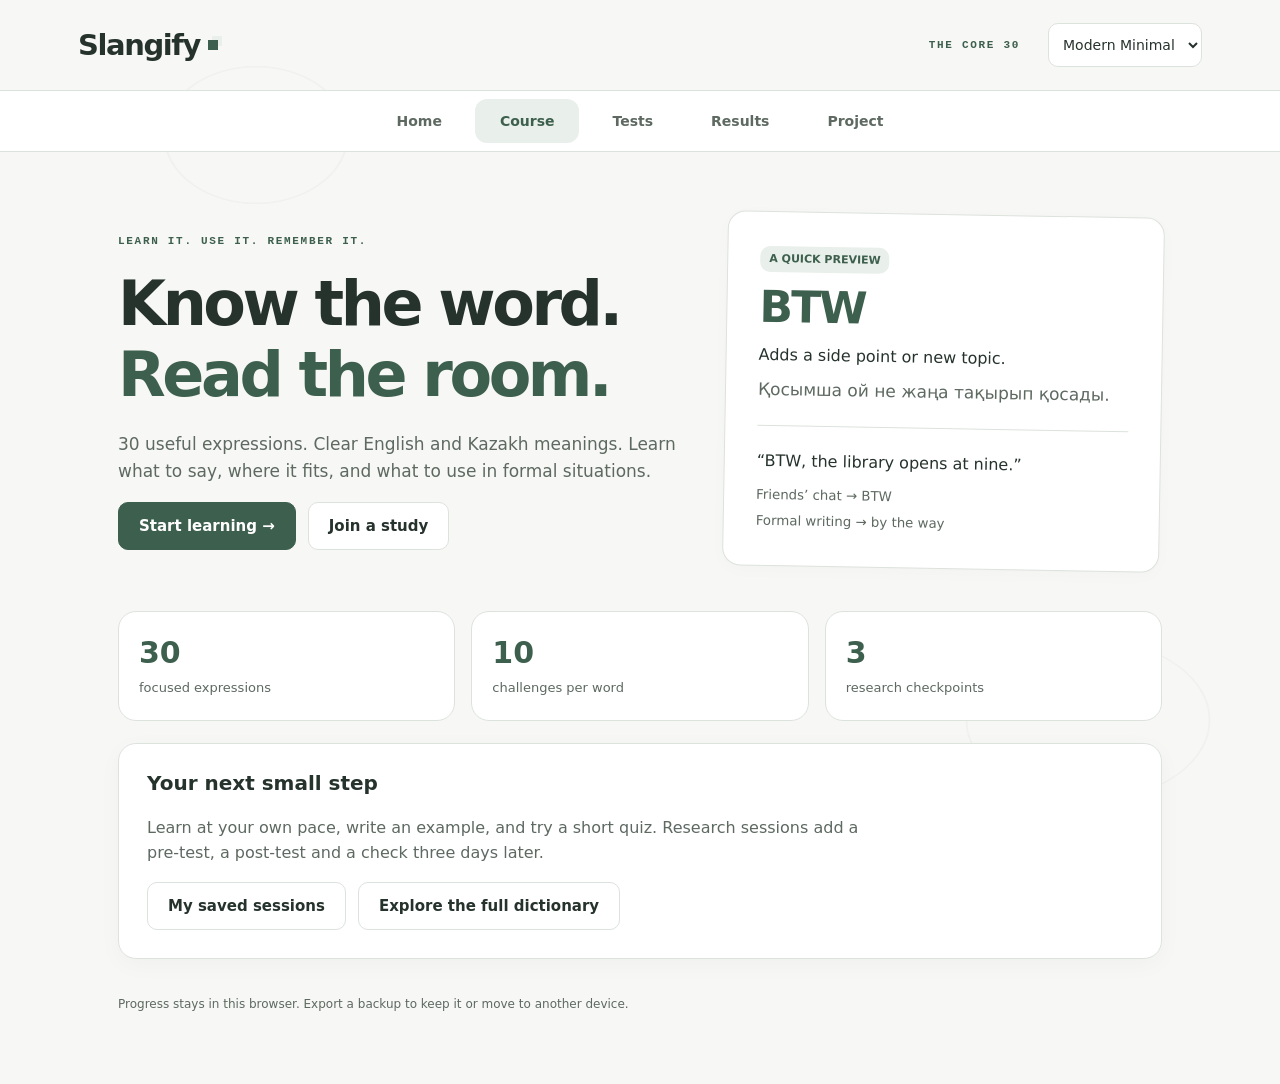
==== course.html @ aad23007 "Open local statistics with an unmarked five-second gesture, without a token" ====
<!doctype html>
<html lang="en" data-style="modern-minimal">
<head>
  <meta charset="utf-8"><meta name="viewport" content="width=device-width, initial-scale=1, viewport-fit=cover">
  <meta name="description" content="Learn 30 English expressions with Kazakh meanings, real situations and practice. Track your learning before, after and three days later.">
  <meta name="theme-color" content="#f7f7f5"><title>Slangify — Learn it. Use it. Remember it.</title>
  <script>try{const s=localStorage.getItem('slangify.design.v2');if(['modern-pixel','y2k','neo-brutalism','retro-web','modern-minimal','dark-neon','gen-z-sticker','arcade-modern','street-graffiti','cyberpunk'].includes(s))document.documentElement.dataset.style=s}catch{}</script>
  <link rel="stylesheet" href="course-theme.css"><link rel="stylesheet" href="course.css">
  <script src="course-data.js?v=20260913" defer></script><script src="study-core.js?v=20260919c" defer></script><script src="site-config.js?v=20260913" defer></script><script src="course.js?v=20260919c" defer></script><script src="owner-mode.js?v=20260919e" defer></script>
</head>
<body>
  <a class="skip" href="#content">Skip to content</a>
  <header class="course-header"><a class="logo" href="index.html">Slangify<span class="logo-square" aria-hidden="true"></span></a><div class="header-right"><span class="course-label">THE CORE 30</span><label class="theme-label"><span class="sr-only">Website style</span><select id="courseStyle" aria-label="Website style"></select></label></div></header>
  <nav class="course-nav" aria-label="Course navigation"><a href="index.html">Home</a><a href="#learn" data-tab="learn">Course</a><a href="#tests" data-tab="tests">Tests</a><a href="#report" data-tab="report">Results</a><a href="#method" data-tab="method">Project</a></nav>
  <div id="storageNotice" class="notice storage-notice" role="alert" hidden></div>
  <main id="content" class="course-wrap" tabindex="-1">
    <div id="sessionBar" class="session-bar" hidden></div>
    <div id="studyView"></div>
    <p class="local-note">Progress stays in this browser. Export a backup to keep it or move to another device.</p>
  </main>
  <div id="studyStatus" class="study-status" role="status" aria-live="polite"></div>
  <dialog id="sessionDialog" aria-labelledby="sessionDialogTitle"><form method="dialog"><button class="dialog-close" aria-label="Close">×</button></form><h2 id="sessionDialogTitle">Your sessions</h2><div id="sessionList"></div><button id="newSession" class="btn">New learning session</button><p class="muted">A session code is not an online account. Use your backup to continue on another device.</p></dialog>
  <noscript><p class="course-wrap">Enable JavaScript to use lessons and save tests. <a href="index.html">Return to the dictionary</a>.</p></noscript>
<link rel="stylesheet" href="learning-upgrade.css?v=20260919a">
<link rel="stylesheet" href="theme-upgrade.css?v=20260914d">
<script src="content-model.js?v=20260914c" defer></script>
<script src="content-store.js?v=20260914c" defer></script>
<script src="learning-upgrade.js?v=20260919a" defer></script>
<link rel="stylesheet" href="calm-theme.css?v=20260919e">
</body></html>
---- course-theme.css ----
/* One token system styles every surface, including the helper and quiz states. */
:root,.style-choice,[data-style="modern-pixel"]{
  color-scheme:light;--bg:#f4f3ff;--surface:#fff;--surface-alt:#eeecfc;--ink:#202137;--muted:#5d6079;--line:#d5d4e7;
  --accent:#5941c9;--accent-2:#215fa5;--on-accent:#fff;--soft:#eae5ff;--radius:14px;--small-radius:8px;--edge:1px;
  --shadow:4px 4px 0 #d9d4f1;--button-shadow:2px 2px 0 #c5bce8;--display:ui-sans-serif,system-ui,-apple-system,"Segoe UI",sans-serif;
  --body-font:ui-sans-serif,system-ui,-apple-system,"Segoe UI",sans-serif;--heading-weight:850;--tracking:-.055em;
  --backdrop:radial-gradient(circle at 85% 0%,#e6dfff 0,transparent 34%);--texture-size:auto;--accent-fill:linear-gradient(135deg,#5941c9,#7351cf);
  --good:#155a3e;--good-bg:#e7f6ed;--bad:#913045;--bad-bg:#fdebf0;
}
[data-style="y2k"]{--bg:#f7edf9;--surface:#fff9ff;--surface-alt:#f0e5f7;--ink:#352247;--muted:#705377;--line:#d8bde3;--accent:#8c2583;--accent-2:#5245b2;--soft:#f7dcf1;--radius:26px;--small-radius:18px;--shadow:0 10px 26px #a56fbd20,inset 0 2px 0 #fff;--button-shadow:0 4px 0 #d3abc9,inset 0 1px 0 #ffffff70;--display:"Trebuchet MS",ui-sans-serif,sans-serif;--backdrop:radial-gradient(ellipse at 85% 8%,#d3e9ff 0,transparent 40%),radial-gradient(ellipse at 5% 28%,#f7cef1 0,transparent 45%);--accent-fill:linear-gradient(180deg,#a43696,#712472)}
[data-style="neo-brutalism"]{--bg:#fff7dc;--surface:#fffef7;--surface-alt:#fff0ae;--ink:#242325;--muted:#565148;--line:#242325;--accent:#4635ae;--accent-2:#493522;--soft:#e5ddff;--radius:3px;--small-radius:2px;--edge:2px;--shadow:5px 5px 0 #242325;--button-shadow:3px 3px 0 #242325;--tracking:-.04em;--heading-weight:900;--backdrop:none;--accent-fill:#4635ae}
[data-style="retro-web"]{--bg:#eae9dd;--surface:#fffef4;--surface-alt:#f0eee1;--ink:#29382d;--muted:#586350;--line:#858774;--accent:#2f5e45;--accent-2:#834018;--soft:#e2ebd8;--radius:0px;--small-radius:0px;--shadow:3px 3px 0 #b7b8a7;--button-shadow:inset 2px 2px 0 #ffffff50,inset -2px -2px 0 #00000030;--display:Georgia,"Times New Roman",serif;--heading-weight:700;--tracking:-.04em;--body-font:"Trebuchet MS",ui-sans-serif,sans-serif;--backdrop:radial-gradient(#89978330 .7px,transparent .7px);--texture-size:8px 8px;--accent-fill:#2f5e45}
[data-style="modern-minimal"]{--bg:#f7f7f5;--surface:#fff;--surface-alt:#f0f1ec;--ink:#232e29;--muted:#657069;--line:#d9dfda;--accent:#305845;--accent-2:#305845;--soft:#e6eee7;--radius:18px;--small-radius:10px;--shadow:0 6px 20px #25372c05;--button-shadow:none;--heading-weight:650;--tracking:-.055em;--backdrop:none;--accent-fill:#305845}
[data-style="dark-neon"],[data-style="arcade-modern"],[data-style="cyberpunk"]{color-scheme:dark;--good:#a0edca;--good-bg:#183c32;--bad:#ffc0cb;--bad-bg:#472331}
[data-style="dark-neon"]{--bg:#10101b;--surface:#1b1b2e;--surface-alt:#25253c;--ink:#f4f2ff;--muted:#b7b4d0;--line:#43415b;--accent:#c1a3ff;--accent-2:#73dcf0;--on-accent:#23133c;--soft:#32284b;--radius:18px;--small-radius:10px;--shadow:0 8px 32px #a780ff0d;--button-shadow:0 0 18px #b58aff25;--backdrop:radial-gradient(ellipse at 80% 0%,#6d36872c 0,transparent 40%),radial-gradient(ellipse at 0% 30%,#28648c1c 0,transparent 36%);--accent-fill:linear-gradient(120deg,#c1a3ff,#9dccff)}
[data-style="gen-z-sticker"]{--bg:#f4f4df;--surface:#fffef5;--surface-alt:#f0f0d6;--ink:#293721;--muted:#5e6550;--line:#5d684a;--accent:#31522a;--accent-2:#793c78;--soft:#e4edcc;--radius:22px;--small-radius:14px;--edge:1.5px;--shadow:3px 4px 0 #c1cba6;--button-shadow:2px 3px 0 #b7c292;--display:"Trebuchet MS",ui-sans-serif,sans-serif;--heading-weight:900;--backdrop:radial-gradient(ellipse at 90% 0%,#e9d5ef 0,transparent 38%);--accent-fill:#31522a}
[data-style="arcade-modern"]{--bg:#141a2c;--surface:#1e2940;--surface-alt:#28344e;--ink:#f4f6ff;--muted:#b2bfd8;--line:#526581;--accent:#f5c55b;--accent-2:#83d9dd;--on-accent:#332512;--soft:#393629;--radius:10px;--small-radius:5px;--edge:2px;--shadow:4px 4px 0 #0b1020;--button-shadow:0 3px 0 #82612b;--display:"Trebuchet MS",ui-sans-serif,sans-serif;--backdrop:linear-gradient(#93a6df08 1px,transparent 1px),linear-gradient(90deg,#93a6df08 1px,transparent 1px);--texture-size:32px 32px;--accent-fill:#f5c55b}
[data-style="street-graffiti"]{--bg:#f0eee9;--surface:#fffcf5;--surface-alt:#e8e4dc;--ink:#262726;--muted:#66615b;--line:#6d6961;--accent:#a33519;--accent-2:#374a87;--soft:#ffe1d4;--radius:5px;--small-radius:3px;--edge:1.5px;--shadow:3px 4px 0 #bcb4a7;--button-shadow:2px 2px 0 #bcb4a7;--display:"Arial Black","Trebuchet MS",ui-sans-serif,sans-serif;--heading-weight:900;--backdrop:radial-gradient(#34352b18 .8px,transparent .8px);--texture-size:7px 7px;--accent-fill:#a33519}
[data-style="cyberpunk"]{--bg:#0e191b;--surface:#17272a;--surface-alt:#203539;--ink:#f2f7eb;--muted:#aec5c0;--line:#486665;--accent:#e4f57b;--accent-2:#7ee5d8;--on-accent:#1f301b;--soft:#343f28;--radius:2px;--small-radius:2px;--shadow:3px 3px 0 #3d6461;--button-shadow:2px 2px 0 #668974;--display:"Courier New",ui-monospace,monospace;--heading-weight:800;--tracking:-.06em;--backdrop:linear-gradient(135deg,transparent 80%,#60d6c608 80%),linear-gradient(#78cdb008 1px,transparent 1px);--texture-size:auto,100% 32px;--accent-fill:#e4f57b}
---- course.css ----
*{box-sizing:border-box}html{scroll-behavior:smooth;scroll-padding-top:90px}body{margin:0;background:var(--bg);background-image:var(--backdrop);color:var(--ink);font:16px/1.6 var(--body-font)}[hidden]{display:none!important}a{color:var(--accent);text-underline-offset:4px}button,input,select,textarea{font:inherit;color:inherit}button,a,select{-webkit-tap-highlight-color:transparent;touch-action:manipulation}button{cursor:pointer}button:disabled{cursor:default;opacity:.55}button:focus-visible,a:focus-visible,input:focus-visible,select:focus-visible,textarea:focus-visible,summary:focus-visible{outline:3px solid var(--accent);outline-offset:4px}h1,h2,h3,p{margin-top:0;overflow-wrap:break-word}h1,h2,h3{font-family:var(--display);line-height:1.15}h1{font-size:clamp(34px,5vw,62px);letter-spacing:-.055em;margin-bottom:20px}h2{font-size:30px;letter-spacing:-.035em}h3{font-size:20px}p{max-width:70ch}small,.muted,.local-note{color:var(--muted)}.sr-only{position:absolute;width:1px;height:1px;padding:0;margin:-1px;overflow:hidden;clip:rect(0,0,0,0);white-space:nowrap;border:0}.skip{position:fixed;top:-80px;z-index:80;background:var(--surface);padding:12px}.skip:focus{top:8px}.course-header{max-width:1180px;margin:auto;padding:22px 28px;display:flex;align-items:center;justify-content:space-between;gap:12px}.logo{font-size:29px;font-weight:850;letter-spacing:-1.4px;text-decoration:none;color:var(--ink);display:flex;align-items:center;gap:8px}.logo-square{width:10px;height:10px;background:var(--accent);box-shadow:4px -4px 0 var(--soft)}.header-right{display:flex;align-items:center;gap:28px}.course-label,.eyebrow{font:700 11px/1.5 ui-monospace,monospace;letter-spacing:1.7px;color:var(--accent)}.theme-label select{max-width:185px;border:1px solid var(--line);border-radius:var(--small-radius);background:var(--surface);padding:10px;min-height:44px;font-size:14px}.course-nav{display:flex;justify-content:center;gap:8px;border-block:1px solid var(--line);padding:8px 16px;background:var(--surface);position:sticky;top:0;z-index:10}.course-nav a{color:var(--muted);text-decoration:none;font-size:14px;font-weight:650;min-height:44px;display:grid;place-items:center;padding:8px 25px;border-radius:var(--small-radius)}.course-nav a[aria-current=page]{color:var(--accent);background:var(--soft)}.course-wrap{max-width:1080px;margin:auto;padding:36px 28px 70px}.session-bar{display:flex;gap:12px;align-items:center;justify-content:space-between;font-size:13px;color:var(--muted);margin-bottom:30px;flex-wrap:wrap}.session-bar button{border:0;background:none;text-decoration:underline;text-underline-offset:4px;min-height:44px;color:var(--accent)}.hero-study{display:grid;grid-template-columns:1.3fr 1fr;gap:50px;align-items:center;margin:26px 0 42px}.hero-study .muted{font-size:17px}.hero-study .eyebrow{display:block;margin-bottom:18px}.accent{color:var(--accent)}.example-stack{padding:32px;background:var(--surface);border:var(--edge) solid var(--line);border-radius:var(--radius);box-shadow:var(--shadow);transform:rotate(1deg)}.example-word{font-size:44px;font-weight:850;color:var(--accent);letter-spacing:-2px}.example-stack hr{border:0;border-top:1px solid var(--line);margin:22px 0}.example-stack p{margin-bottom:8px}.tag{display:inline-block;font-size:11px;font-weight:700;padding:4px 9px;border-radius:var(--small-radius);background:var(--soft);color:var(--accent)}.actions{display:flex;gap:12px;flex-wrap:wrap;align-items:center}.btn{display:inline-flex;justify-content:center;align-items:center;gap:8px;min-height:48px;padding:11px 20px;border:var(--edge) solid var(--accent);border-radius:var(--small-radius);background:var(--accent);color:var(--on-accent);font-size:15px;font-weight:700;text-decoration:none;box-shadow:var(--button-shadow)}.btn.secondary{background:var(--surface);color:var(--ink);border-color:var(--line);box-shadow:none}.btn.small{padding:8px 14px;font-size:13px;min-height:44px}.panel{padding:28px;border:var(--edge) solid var(--line);border-radius:var(--radius);background:var(--surface);margin:22px 0;box-shadow:var(--shadow)}.panel p:last-child{margin-bottom:0}.panel-head{display:flex;gap:18px;justify-content:space-between;align-items:flex-start;margin-bottom:22px}.panel-head h2,.panel-head h3{margin-bottom:8px}.grid-two{display:grid;grid-template-columns:1fr 1fr;gap:20px}.grid-three{display:grid;grid-template-columns:repeat(3,1fr);gap:16px}.mini-stat{padding:20px;border:1px solid var(--line);background:var(--surface);border-radius:var(--radius)}.mini-stat strong{display:block;font-size:30px;line-height:1.4;color:var(--accent)}.mini-stat span{color:var(--muted);font-size:13px}.course-progress{width:100%;height:8px;display:block;accent-color:var(--accent);margin:14px 0 8px}.course-progress::-webkit-progress-bar{background:var(--soft);border-radius:8px}.course-progress::-webkit-progress-value{background:var(--accent);border-radius:8px}.lesson-grid{display:grid;grid-template-columns:repeat(3,minmax(0,1fr));gap:14px}.lesson-button{text-align:left;border:var(--edge) solid var(--line);background:var(--surface);border-radius:var(--radius);padding:20px;min-height:120px;display:flex;flex-direction:column;gap:7px;transition:transform .15s}.lesson-button:hover{transform:translateY(-2px);border-color:var(--accent)}.lesson-button strong{font-size:25px;letter-spacing:-.8px}.lesson-button small{font-size:12px}.lesson-button .done{color:var(--good)}.lesson-header{display:flex;align-items:flex-start;justify-content:space-between;gap:16px}.lesson-header h1{margin-bottom:5px}.meaning-box{padding:24px;background:var(--soft);border-radius:var(--small-radius);margin:24px 0}.meaning-box p{font-size:20px;margin:0 0 10px}.meaning-box p[lang=kk]{font-size:18px;color:var(--muted)}.meaning-box p:last-child{margin-bottom:0}.context-card{border-left:3px solid var(--accent);padding:12px 16px;background:var(--surface-alt);border-radius:0 var(--small-radius) var(--small-radius) 0}.context-card.good{border-color:var(--good)}.context-card.bad{border-color:var(--bad)}.context-card b{display:block;margin-bottom:8px}.context-card p{margin:0;font-size:15px}.neutral-pair{display:flex;flex-wrap:wrap;align-items:center;gap:12px;font-size:20px}.neutral-pair strong{color:var(--accent)}.field{display:grid;gap:7px;margin:16px 0}.field label,.field-label{font-weight:650;font-size:14px}input,textarea,select{width:100%;padding:12px;border:1px solid var(--line);border-radius:var(--small-radius);background:var(--surface);min-height:48px}textarea{resize:vertical;min-height:110px;max-width:100%}.checkbox{display:flex;align-items:flex-start;gap:10px;font-size:14px;margin:16px 0}.checkbox input{width:20px;height:20px;min-height:0;margin:3px 0 0;flex-shrink:0;accent-color:var(--accent)}.notice{padding:14px 18px;background:var(--surface-alt);border:1px solid var(--line);border-radius:var(--small-radius);color:var(--muted);font-size:14px;margin:18px 0}.storage-notice{max-width:1024px;margin:20px auto}.feedback{padding:18px;background:var(--soft);border-left:3px solid var(--accent);border-radius:var(--small-radius);margin:18px 0}.feedback[data-correct=true]{background:var(--good-bg);border-color:var(--good)}.feedback[data-correct=false]{background:var(--bad-bg);border-color:var(--bad)}.feedback b{display:block;margin-bottom:8px}.feedback p{margin:6px 0}.answer-options{display:grid;grid-template-columns:1fr 1fr;gap:12px;margin:24px 0}.answer-option{text-align:left;display:flex;align-items:center;gap:12px;padding:16px;min-height:65px;border:1px solid var(--line);background:var(--surface);border-radius:var(--small-radius);font-size:16px}.answer-option>span:first-child{display:grid;place-items:center;flex:0 0 28px;height:28px;border:1px solid var(--line);border-radius:6px;color:var(--muted);font-size:12px}.answer-option[aria-pressed=true]{border:2px solid var(--accent);background:var(--soft);padding:15px}.question-box h2{font-size:clamp(22px,3.4vw,31px);line-height:1.4}.quiz-top{display:flex;justify-content:space-between;gap:12px;font-size:13px;color:var(--muted);margin-bottom:12px}.test-stages{display:grid;grid-template-columns:repeat(3,minmax(0,1fr));gap:16px}.test-stage{display:flex;flex-direction:column;padding:22px;background:var(--surface);border:1px solid var(--line);border-radius:var(--radius)}.test-stage h3{margin:14px 0 10px}.test-stage p{font-size:14px;color:var(--muted);flex:1}.test-stage .result-number{font-size:32px;font-weight:800;color:var(--accent)}.table-scroll{overflow-x:auto;max-width:100%}table{border-collapse:collapse;width:100%;text-align:left;font-size:14px}th,td{padding:12px;border-bottom:1px solid var(--line);white-space:nowrap}th{color:var(--muted);font-weight:650}caption{text-align:left;margin-bottom:12px;font-weight:700}.chart-row{display:grid;grid-template-columns:100px 1fr 50px;gap:10px;align-items:center;margin:12px 0;font-size:13px}.chart-track{background:var(--soft);border-radius:4px;height:14px;overflow:hidden}.chart-fill{height:100%;background:var(--accent)}.chart-fill.after{background:var(--accent-2)}.source-list{columns:2;list-style:none;padding:0;column-gap:24px}.source-list li{break-inside:avoid;padding:10px 0;border-bottom:1px solid var(--line);font-size:14px}.source-list a{display:inline-block;padding:4px 0}.study-status{position:fixed;bottom:22px;left:50%;transform:translateX(-50%);max-width:calc(100vw - 32px);padding:12px 18px;background:var(--ink);color:var(--bg);border-radius:var(--small-radius);z-index:40;pointer-events:none;opacity:0;font-size:14px}.study-status.show{opacity:1}.local-note{font-size:12px;margin:36px 0 0}details{margin:16px 0}summary{cursor:pointer;font-weight:650;min-height:44px;padding:8px 0}dialog{background:var(--surface);color:var(--ink);border:1px solid var(--line);border-radius:var(--radius);width:min(520px,calc(100vw - 28px));max-height:85dvh;padding:28px}dialog::backdrop{background:#11182780}.dialog-close{float:right;background:none;border:0;font-size:26px;min-width:44px;min-height:44px}.session-choice{display:block;width:100%;text-align:left;margin:10px 0;padding:14px;border:1px solid var(--line);background:var(--surface-alt);border-radius:var(--small-radius)}.session-choice span{display:block;font-size:12px;color:var(--muted)}.assessment-active .course-nav{display:none}.assessment-active .session-bar{display:none}.assessment-active .local-note{display:none}.assessment-active .course-wrap{max-width:850px}.check-list{padding-left:22px}.check-list li{margin:10px 0}.text-link{border:0;background:none;color:var(--accent);text-decoration:underline;min-height:44px;padding:8px 0}.empty-state{padding:24px;text-align:center;border:1px dashed var(--line);border-radius:var(--radius)}
@media(max-width:760px){body{padding-bottom:calc(80px + env(safe-area-inset-bottom,0px))}.course-header{padding:14px 18px}.logo{font-size:25px}.header-right{gap:8px}.course-label{display:none}.theme-label select{width:148px;max-width:42vw;font-size:13px}.course-wrap{padding:22px 18px 35px}.course-nav{position:fixed;top:auto;bottom:0;left:0;right:0;gap:2px;display:grid;grid-template-columns:repeat(5,minmax(0,1fr));padding:8px 8px calc(8px + env(safe-area-inset-bottom,0px));border-top:1px solid var(--line);z-index:25}.course-nav a{min-height:48px;padding:7px 0;font-size:12px;line-height:1.3}.hero-study{grid-template-columns:1fr;gap:26px;margin:12px 0 30px}.hero-study h1{font-size:40px}.hero-study .muted{font-size:16px}.example-stack{padding:24px;transform:none}.example-word{font-size:36px}.panel{padding:20px;margin:18px 0}.panel-head{flex-direction:column;gap:8px}.grid-two{grid-template-columns:1fr;gap:12px}.grid-three{gap:8px}.mini-stat{padding:14px 10px}.mini-stat strong{font-size:25px}.mini-stat span{font-size:11px}.lesson-grid{grid-template-columns:1fr 1fr;gap:10px}.lesson-button{padding:16px;min-height:112px}.lesson-button strong{font-size:24px}.meaning-box{padding:18px}.meaning-box p{font-size:18px}.meaning-box p[lang=kk]{font-size:16px}.test-stages{grid-template-columns:1fr}.answer-options{grid-template-columns:1fr;gap:10px;margin:20px 0}.answer-option{min-height:62px;padding:14px}.answer-option[aria-pressed=true]{padding:13px}.question-box{box-shadow:none;border:0;background:transparent;padding:0}.question-box h2{font-size:23px}.question-box .actions .btn{width:100%}.source-list{columns:1}.chart-row{grid-template-columns:78px 1fr 42px}.study-status{bottom:calc(90px + env(safe-area-inset-bottom,0px));width:max-content;max-width:calc(100vw - 36px)}.session-bar{font-size:12px;gap:4px;margin-bottom:18px}.session-bar button{font-size:12px}.lesson-header{flex-wrap:wrap}.actions .btn{flex:1 1 auto}.assessment-active{padding-bottom:0}input,textarea,select{font-size:16px}.storage-notice{margin:12px 18px}.lesson-header h1{font-size:40px}.neutral-pair{font-size:18px}.local-note{margin-top:26px}.session-bar>span{max-width:100%;overflow-wrap:anywhere}}
@media(prefers-reduced-motion:reduce){html{scroll-behavior:auto}*,*:before,*:after{transition:none!important;animation:none!important}}
@media print{.course-header,.course-nav,.session-bar,.actions,.local-note,.no-print{display:none!important}body{background:white;color:black;padding:0}.course-wrap{max-width:none;padding:0}.panel{box-shadow:none;break-inside:avoid}a{color:black}.table-scroll{overflow:visible}th,td{white-space:normal}}
---- learning-upgrade.css ----
.card,.lesson-button,.panel,.helper-card{border-radius:18px!important;box-shadow:0 6px 24px #00000008!important}.card{padding:24px!important}.card .word{font-size:30px}.card .lang-row{font-size:15px;line-height:1.65}.card .example{line-height:1.7}.card-actions{display:flex;gap:8px;flex-wrap:wrap}.card-action{min-height:44px}.learning-tools{display:flex;flex-wrap:wrap;gap:10px;margin:20px 0}.learning-tools button,.learning-tools a,.word-studio button,.word-studio a,.study-tools button{display:inline-flex;align-items:center;justify-content:center;gap:8px;min-height:46px;border:1px solid var(--line);background:var(--surface);color:var(--ink);padding:10px 16px;border-radius:12px;font:inherit;text-decoration:none;cursor:pointer}.learning-tools button:hover,.word-studio button:hover{border-color:var(--accent);background:var(--soft)}.word-studio{width:min(720px,calc(100vw - 24px));max-height:90dvh;overflow:auto;background:var(--surface);color:var(--ink);border:1px solid var(--line);border-radius:24px;padding:28px;box-shadow:0 28px 100px #0005}.word-studio::backdrop{background:#101524aa;backdrop-filter:blur(5px)}.studio-top{display:flex;justify-content:space-between;align-items:center;gap:16px}.studio-top h2{font-size:clamp(30px,7vw,48px);margin:0;overflow-wrap:anywhere}.studio-top button{flex-shrink:0}.studio-label{color:var(--accent);letter-spacing:1.5px;font:700 11px/1.5 monospace;text-transform:uppercase;margin:0 0 8px}.studio-meaning{background:var(--soft);padding:22px;border-radius:16px;margin:22px 0}.studio-meaning p{font-size:18px;line-height:1.6;margin:8px 0}.studio-meaning p[lang=kk]{color:var(--muted)}.studio-tabs{display:flex;gap:8px;margin:18px 0;flex-wrap:wrap}.word-studio button[aria-pressed=true]{background:var(--accent);color:var(--on-accent,#fff)}.studio-example{border-left:3px solid var(--accent);padding:12px 18px;line-height:1.7}.studio-video{width:100%;aspect-ratio:16/9;border:0;border-radius:16px}.studio-note{color:var(--muted);font-size:14px;line-height:1.6}.studio-answer{width:100%;padding:15px;font:inherit;background:var(--surface);color:var(--ink);border:1px solid var(--line);border-radius:12px;margin:12px 0;min-height:50px}.studio-options{display:grid;gap:10px;margin:18px 0}.studio-options button{text-align:left;justify-content:flex-start}.studio-progress{width:100%;height:8px;accent-color:var(--accent);margin:20px 0}.studio-feedback{padding:16px;border-radius:12px;background:var(--soft);line-height:1.6;margin:15px 0}.study-tools{display:flex;gap:10px;flex-wrap:wrap;margin:18px 0}.study-tools input,.study-tools select{flex:1;min-width:160px;font:inherit;font-size:16px;background:var(--surface);color:var(--ink);border:1px solid var(--line);border-radius:12px;padding:14px}.study-tools label{width:100%;font-size:14px;color:var(--muted)}.lesson-button:hover,.card:hover{border-color:var(--accent)}.studio-list{display:grid;gap:10px;margin-top:20px}.studio-list button{justify-content:space-between}.learning-tools .primary,.word-studio .primary{background:var(--accent);color:var(--on-accent,#fff);border-color:var(--accent)}button:focus-visible,a:focus-visible,input:focus-visible,select:focus-visible{outline:3px solid var(--accent);outline-offset:3px}.cards{gap:18px}.section-sub,.result-meta{font-size:14px!important;line-height:1.6}.course-wrap{max-width:1100px}.lesson-grid{gap:16px}.lesson-button{min-height:132px;padding:22px}.hero-study{gap:40px}.panel{padding:28px}.course-nav a{border-radius:12px}.card .word-button{font:inherit;color:var(--ink);background:none;border:0;text-align:left;padding:0;cursor:pointer;font-weight:800;min-height:44px}.card .word-button:hover{color:var(--accent)}@media(max-width:760px){.word-studio{padding:20px;border-radius:20px;max-height:92dvh}.card{padding:18px!important}.learning-tools{gap:8px}.learning-tools button,.learning-tools a{flex:1;font-size:14px}.studio-tabs button{flex:1;font-size:14px}.panel{padding:20px}.study-tools{gap:8px}.cards{gap:12px}.studio-top h2{font-size:34px}}@media(prefers-reduced-motion:no-preference){.word-studio[open]{animation:studio-in .16s ease-out}@keyframes studio-in{from{opacity:0;transform:translateY(10px)}to{opacity:1;transform:none}}}
.word-studio [hidden]{display:none!important}
---- theme-upgrade.css ----
/* Visual layer: each style gets a light, readable background illustration. */
body{position:relative;isolation:isolate;overflow-x:hidden}
body:before{content:"";position:fixed;inset:0;z-index:-1;pointer-events:none;opacity:.24;background-repeat:repeat;mix-blend-mode:multiply}
html[data-style="modern-pixel"] body:before{opacity:.3;background-image:radial-gradient(var(--accent) 1px,transparent 1px),linear-gradient(90deg,transparent 95%,var(--accent) 95%),linear-gradient(transparent 95%,var(--accent) 95%);background-size:18px 18px,36px 36px,36px 36px}
html[data-style="y2k"] body:before{opacity:.26;background-image:radial-gradient(ellipse at 15% 25%,#ff9fe8 0 7%,transparent 24%),radial-gradient(ellipse at 88% 12%,#9de4ff 0 8%,transparent 28%),radial-gradient(ellipse at 65% 88%,#c9a5ff 0 5%,transparent 24%);background-size:100% 100%}
html[data-style="neo-brutalism"] body:before{opacity:.22;background-image:linear-gradient(135deg,transparent 0 43%,#ff5a4d 43% 47%,transparent 47% 100%),linear-gradient(45deg,transparent 0 62%,#f4d44d 62% 68%,transparent 68% 100%),radial-gradient(circle at 12% 75%,#4d60e8 0 45px,transparent 47px);background-size:100% 100%}
html[data-style="retro-web"] body:before{opacity:.22;background-image:radial-gradient(#3e6b4e 1px,transparent 1px),repeating-linear-gradient(0deg,transparent 0 15px,#a8864b22 15px 16px);background-size:10px 10px,100% 16px}
html[data-style="modern-minimal"] body:before{opacity:.13;background-image:radial-gradient(ellipse at 20% 15%,transparent 0 90px,var(--accent) 91px 92px,transparent 93px),radial-gradient(ellipse at 85% 80%,transparent 0 120px,var(--accent-2) 121px 122px,transparent 123px);background-size:100% 100%}
html[data-style="dark-neon"] body:before{opacity:.32;mix-blend-mode:screen;background-image:radial-gradient(circle,#c1a3ff 0 1px,transparent 2px),linear-gradient(115deg,transparent 47%,#73dcf055 48% 49%,transparent 50%);background-size:74px 74px,150px 150px}
html[data-style="gen-z-sticker"] body:before{opacity:.26;background-image:radial-gradient(circle at 12% 15%,#ff9ecb 0 28px,transparent 30px),radial-gradient(circle at 92% 25%,#94d9ff 0 34px,transparent 36px),radial-gradient(circle at 76% 88%,#ffd18a 0 38px,transparent 40px),radial-gradient(var(--accent) 1px,transparent 2px);background-size:100% 100%,100% 100%,100% 100%,22px 22px}
html[data-style="arcade-modern"] body:before{opacity:.26;mix-blend-mode:screen;background-image:linear-gradient(#83d9dd33 1px,transparent 1px),linear-gradient(90deg,#83d9dd33 1px,transparent 1px),repeating-linear-gradient(0deg,transparent 0 9px,#f5c55b18 9px 10px);background-size:32px 32px,32px 32px,100% 20px}
html[data-style="street-graffiti"] body:before{opacity:.34;mix-blend-mode:multiply;background-image:radial-gradient(circle at 12% 18%,#f04b3c 0 5px,transparent 6px),radial-gradient(circle at 16% 20%,#f2ba28 0 10px,transparent 11px),radial-gradient(circle at 83% 76%,#3156b8 0 8px,transparent 9px),radial-gradient(circle at 86% 72%,#32a56b 0 4px,transparent 5px),repeating-linear-gradient(118deg,transparent 0 42px,#a3351930 43px 48px,transparent 49px 90px);background-size:54px 54px,100% 100%,70px 70px,100% 100%,180px 180px}
html[data-style="street-graffiti"] body:after{content:"SLANG";position:fixed;z-index:-1;right:-35px;bottom:12%;font:900 clamp(70px,15vw,190px)/.8 "Arial Black",sans-serif;letter-spacing:-.08em;color:#a3351920;transform:rotate(-13deg);pointer-events:none}
html[data-style="cyberpunk"] body:before{opacity:.3;mix-blend-mode:screen;background-image:linear-gradient(120deg,transparent 0 46%,#7ee5d855 47% 48%,transparent 49%),linear-gradient(30deg,transparent 0 71%,#e4f57b44 72% 73%,transparent 74%),radial-gradient(circle at 80% 10%,#e4f57b 0 1px,transparent 2px);background-size:120px 120px,180px 180px,56px 56px}
.studio-tabs button{transition:transform .14s,background .14s}
.studio-tabs button:hover{transform:translateY(-2px)}
.card,.lesson-button{transition:transform .16s,box-shadow .16s,border-color .16s}
.card:hover,.lesson-button:hover{transform:translateY(-4px);box-shadow:0 12px 30px #00000012!important}
html[data-style="street-graffiti"] .card:hover,html[data-style="street-graffiti"] .lesson-button:hover{transform:rotate(-1deg) translateY(-4px)}
html[data-style="gen-z-sticker"] .card:nth-child(3n){transform:rotate(1deg)}
html[data-style="gen-z-sticker"] .card:nth-child(3n):hover{transform:rotate(1deg) translateY(-4px)}

@media(max-width:760px){.studio-tabs{position:sticky;top:-20px;z-index:2;background:var(--surface);padding:5px 0}.studio-tabs button{min-height:44px}}

.youglish-host{min-height:230px;display:grid;place-items:center;background:var(--surface-alt);border:1px solid var(--line);border-radius:16px;overflow:hidden;margin:18px 0}
.youglish-host>div{width:100%;min-height:230px}
.yg-widget-loading{padding:30px;color:var(--muted);text-align:center}
.youglish-host iframe{max-width:100%;border:0}
.video-info{margin-top:16px;border-top:1px solid var(--line);padding-top:12px;color:var(--muted);font-size:12px;line-height:1.65}
.video-info summary{cursor:pointer;min-height:36px;display:list-item}
.video-info a{color:var(--muted);text-underline-offset:3px}
.word-studio a[href*="fluently" i]{display:none!important}
@media(max-width:760px){.youglish-host,.youglish-host>div{min-height:205px}}
---- calm-theme.css ----
/* Calm palettes keep the ten styles distinct without tiring the eyes. */
:root,.style-choice{--backdrop:none;--button-shadow:none;--tracking:-.035em}
[data-style="modern-pixel"]{--bg:#f4f4f8;--surface:#fff;--surface-alt:#eeeeF5;--ink:#2c3040;--muted:#606474;--accent:#625780;--accent-2:#52677b;--soft:#eeebf3;--line:#dcdde5;--shadow:2px 2px 0 #dfdce8;--accent-fill:#625780}
[data-style="y2k"]{--bg:#f5f1f5;--surface:#fefcfe;--surface-alt:#eee9f1;--ink:#3b3342;--muted:#6d6073;--accent:#7c577b;--accent-2:#656087;--soft:#f0e7ef;--line:#ded3e1;--shadow:0 5px 20px #755f7810;--accent-fill:linear-gradient(#8a6589,#765274)}
[data-style="neo-brutalism"]{--bg:#f4f1e7;--surface:#fffdf7;--surface-alt:#eee9dc;--ink:#343530;--muted:#626158;--accent:#5c5980;--accent-2:#716044;--soft:#eae7f0;--line:#79796d;--edge:1.5px;--shadow:3px 3px 0 #bbb9ae;--accent-fill:#5c5980}
[data-style="retro-web"]{--bg:#eeeee5;--surface:#fafaf2;--surface-alt:#e8ebdf;--ink:#334039;--muted:#60695d;--accent:#486653;--accent-2:#7c644d;--soft:#e6ecdf;--line:#a2aa97;--shadow:2px 2px 0 #ced2c3;--accent-fill:#486653}
[data-style="modern-minimal"]{--bg:#f7f7f5;--surface:#fff;--surface-alt:#f0f1ec;--ink:#26332c;--muted:#5d6961;--accent:#3d5f4d;--accent-2:#506a60;--soft:#e9efea;--line:#dce2dc;--shadow:0 4px 18px #25372c05;--accent-fill:#3d5f4d}
[data-style="dark-neon"]{--bg:#191c26;--surface:#222633;--surface-alt:#2a2f3e;--ink:#ececf2;--muted:#b7bccb;--accent:#b7accf;--accent-2:#9cbdc5;--soft:#353446;--line:#45495a;--on-accent:#292335;--shadow:0 5px 22px #00000018;--accent-fill:#b7accf}
[data-style="gen-z-sticker"]{--bg:#f1f2e9;--surface:#fcfcf5;--surface-alt:#e9eddf;--ink:#35402f;--muted:#626b5a;--accent:#526744;--accent-2:#806b81;--soft:#e6ecdb;--line:#a7b298;--shadow:2px 3px 0 #d8dfcc;--accent-fill:#526744}
[data-style="arcade-modern"]{--bg:#1d2632;--surface:#273240;--surface-alt:#303e4e;--ink:#edf0f4;--muted:#b9c5d2;--accent:#dbc58f;--accent-2:#a4c6c7;--soft:#414136;--line:#526476;--on-accent:#302b1c;--shadow:2px 3px 0 #15202d;--edge:1px;--accent-fill:#dbc58f}
[data-style="street-graffiti"]{--bg:#efede8;--surface:#faf8f2;--surface-alt:#e8e4dc;--ink:#333531;--muted:#68665e;--accent:#875641;--accent-2:#5c6680;--soft:#eee1d8;--line:#a5a195;--edge:1px;--shadow:2px 3px 0 #d0ccc2;--accent-fill:#875641}
[data-style="cyberpunk"]{--bg:#1b2829;--surface:#243536;--surface-alt:#2d4242;--ink:#eaf0e6;--muted:#b5c8c2;--accent:#b5ce99;--accent-2:#a0c9bd;--soft:#394b3d;--line:#4b6a63;--on-accent:#25351f;--shadow:2px 2px 0 #345049;--accent-fill:#b5ce99}
html[data-style] body{background-image:none}
html[data-style] body:before{opacity:.065}
html[data-style="modern-minimal"] body:before{opacity:.035}
html[data-style="dark-neon"] body:before,html[data-style="arcade-modern"] body:before,html[data-style="cyberpunk"] body:before{opacity:.09}
html[data-style="street-graffiti"] body:after{color:#8756410e}
html[data-style="neo-brutalism"] .word{background:#e9e4cf;border-color:#a5a18f;color:var(--ink)}
html[data-style="neo-brutalism"] .cat.active{background:#e8e5d5;box-shadow:none}
html[data-style="y2k"] .helper-card{background:linear-gradient(155deg,#fefcfe,#f0eef6)}
html[data-style="gen-z-sticker"] .word{background:#e6ebd8;transform:none;box-shadow:none}
html[data-style="gen-z-sticker"] .card:nth-child(3n+2) .word{background:#eae1ed}
html[data-style="gen-z-sticker"] .card:nth-child(3n) .word{background:#eee3d6}
html[data-style] .card,html[data-style] .lesson-button{transform:none}
html[data-style] .card:hover,html[data-style] .lesson-button:hover{transform:translateY(-2px);box-shadow:0 6px 18px #0000000c!important}
html[data-style] .brand-mark,html[data-style] .style-trigger,html[data-style] .send{box-shadow:none}
html[data-style] .progress-bar{background:var(--accent);box-shadow:none}
.studio-native-video{display:block;width:100%;max-height:55dvh;aspect-ratio:16/9;background:#151515;border-radius:14px;object-fit:contain}
.studio-clip-heading{display:flex;align-items:center;justify-content:space-between;gap:16px;margin:4px 0 16px}
.studio-clip-heading h3{margin:0;font-size:18px}.studio-clip-heading span{white-space:nowrap;color:var(--muted);font-size:12px}
.studio-caption{font-size:20px;line-height:1.6;background:var(--soft);padding:18px;border-radius:12px}.studio-caption mark{color:var(--on-accent);background:var(--accent);border-radius:5px;padding:2px 5px}
.studio-credit{font-size:12px;line-height:1.6;color:var(--muted)}.studio-empty{padding:24px 8px;text-align:center}.studio-empty>span{display:block;font-size:38px;color:var(--accent)}.studio-empty p{line-height:1.65;color:var(--muted)}.studio-empty .learning-tools{justify-content:center}.studio-owner-note{padding:14px 16px;border-left:3px solid var(--accent);line-height:1.65;background:var(--soft)}
.daily-phrase{margin:0 0 26px;padding:24px;border:1px solid var(--line);border-radius:var(--radius);background:var(--surface);color:var(--ink)}
.daily-top{display:flex;justify-content:space-between;gap:18px;align-items:center}.daily-top h2{font-size:22px;margin:0;letter-spacing:-.03em}.daily-top span{font-size:11px;letter-spacing:.08em;color:var(--muted)}
.daily-situation{font-size:16px;line-height:1.65;margin:18px 0 8px}.daily-gap{font-size:21px;font-weight:650;line-height:1.5;margin:8px 0 18px}
.daily-options{display:grid;grid-template-columns:repeat(4,minmax(0,1fr));gap:8px}.daily-options button,.daily-actions button{min-height:46px;border:1px solid var(--line);border-radius:10px;padding:10px 14px;color:var(--ink);background:var(--surface-alt);font:inherit;cursor:pointer}.daily-options button:disabled{opacity:1;cursor:default}.daily-options button[aria-pressed="true"]{border:2px solid var(--accent)}.daily-options button[data-correct="true"]{background:var(--soft);border-color:var(--accent)}
.daily-feedback{font-size:14px;line-height:1.65;margin:16px 0 0;color:var(--muted)}.daily-actions{display:flex;flex-wrap:wrap;gap:8px;margin-top:14px}.daily-actions button:first-child{background:var(--accent);color:var(--on-accent);border-color:var(--accent)}
@media(max-width:600px){.daily-phrase{padding:18px}.daily-top{align-items:flex-start;flex-direction:column;gap:7px}.daily-options{grid-template-columns:repeat(2,minmax(0,1fr))}.daily-gap{font-size:19px}.studio-caption{font-size:18px;padding:14px}.studio-clip-heading{align-items:flex-start}.studio-empty{padding:12px 0}}
@media(prefers-reduced-motion:reduce){html{scroll-behavior:auto!important}*,*:before,*:after{animation:none!important;transition:none!important}}

.daily-phrase [hidden]{display:none!important}
.daily-clue{margin:20px 0 12px;padding:16px 18px;border-radius:12px;background:var(--soft);line-height:1.6}.daily-clue>span{font-size:12px;color:var(--muted)}.daily-clue p{margin:5px 0}.daily-clue p[lang="kk"]{color:var(--muted)}
.daily-check{display:block;min-height:46px;margin-top:14px;padding:10px 20px;border:1px solid var(--accent);border-radius:10px;background:var(--accent);color:var(--on-accent);font:inherit;cursor:pointer}.daily-check:disabled{opacity:.5;cursor:default}
.daily-options button{overflow-wrap:anywhere}.daily-options button[data-wrong="true"]{text-decoration:line-through}.daily-phrase button:focus-visible{outline:3px solid var(--accent);outline-offset:3px}
.known-badge{display:inline-block;font-size:12px;line-height:1.6;padding:5px 9px;background:var(--soft);color:var(--ink);border:1px solid var(--line);border-radius:8px;margin-top:10px}.owner-progress-note{font-size:13px;line-height:1.7;color:var(--muted)}
@media(max-width:600px){.daily-check{width:100%}.daily-actions button{flex:1 1 130px}.word-studio{padding:18px}.studio-tabs{gap:6px}.studio-tabs button{min-height:44px;padding:9px 11px}.daily-clue{padding:13px}}

@media(max-width:760px){body[data-mobile-view="practice"] .daily-phrase{display:none}}
.hero-tagline{display:none;color:var(--muted);font-size:12px;letter-spacing:.06em;margin:0 0 12px}
@media(max-width:1440px){.hero-tagline{display:block}}
[data-owner-step][role="button"],#owner-title-trigger[role="button"]{cursor:pointer}
[data-owner-step]:focus-visible,#owner-title-trigger:focus-visible{outline:2px solid var(--accent);outline-offset:5px;border-radius:4px}
.owner-results [hidden]{display:none!important}.owner-results-import{display:grid;gap:8px;margin:18px 0;font-size:13px}.owner-results-import input{max-width:100%}
.owner-results form{display:grid;gap:12px;margin:20px 0}.owner-results input[type="password"]{font:inherit;min-height:44px;padding:10px;border:1px solid var(--line);border-radius:8px;color:var(--ink);background:var(--surface)}.owner-results button{min-height:44px;font:inherit;cursor:pointer}
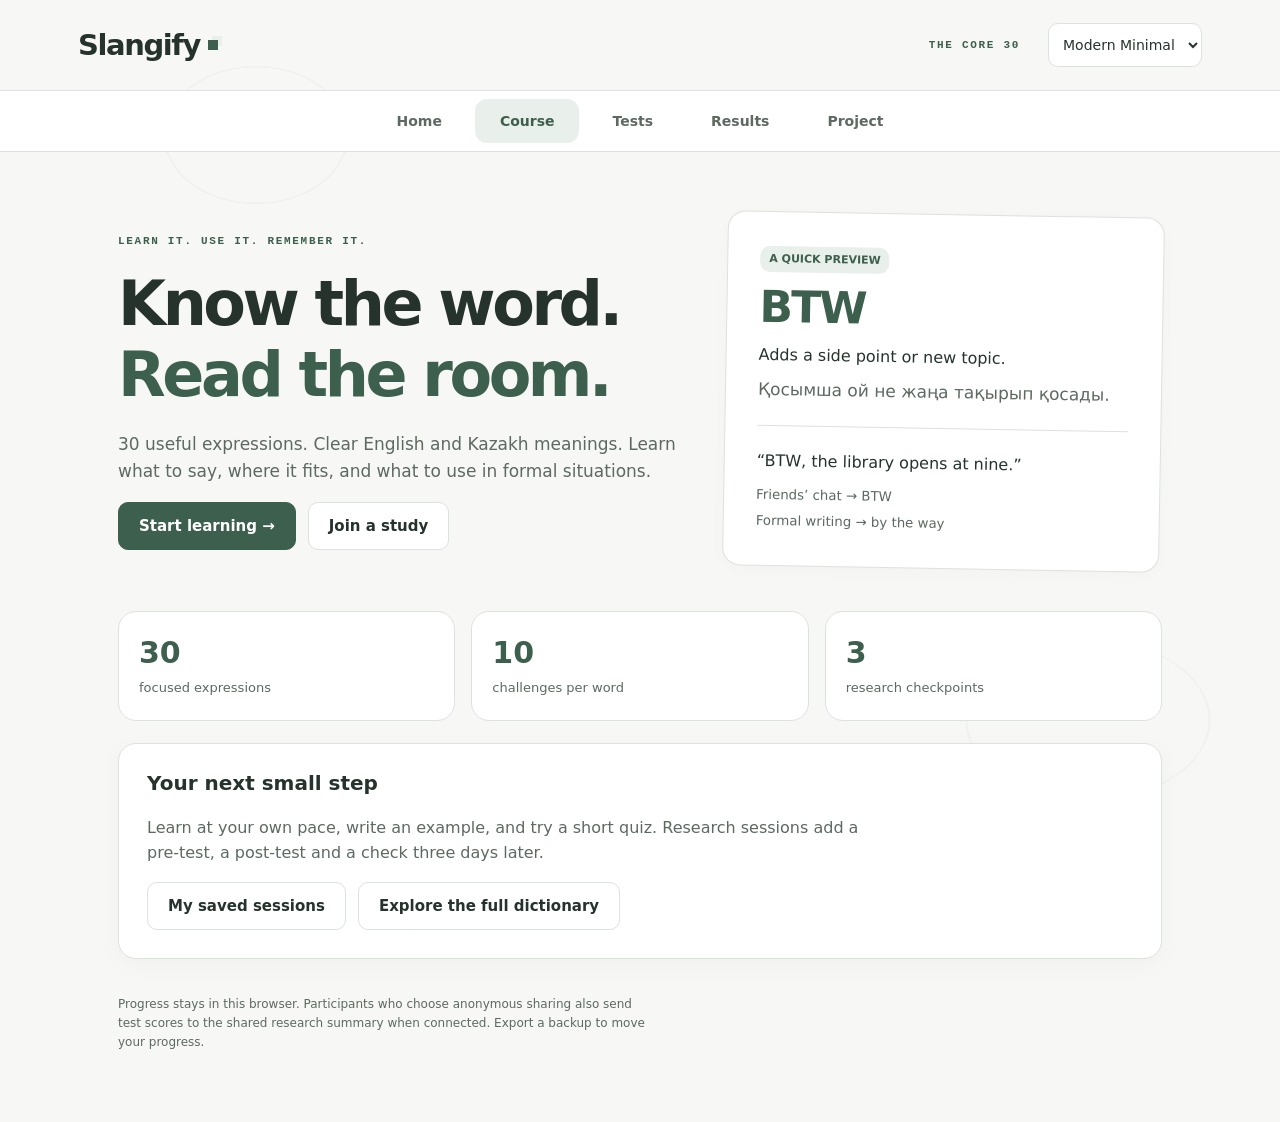
==== commit c4b854f6: "Prepare optional cross-device research summary" ====
--- a/course.html
+++ b/course.html
@@ -6,7 +6,7 @@
   <meta name="theme-color" content="#f7f7f5"><title>Slangify — Learn it. Use it. Remember it.</title>
   <script>try{const s=localStorage.getItem('slangify.design.v2');if(['modern-pixel','y2k','neo-brutalism','retro-web','modern-minimal','dark-neon','gen-z-sticker','arcade-modern','street-graffiti','cyberpunk'].includes(s))document.documentElement.dataset.style=s}catch{}</script>
   <link rel="stylesheet" href="course-theme.css"><link rel="stylesheet" href="course.css">
-  <script src="course-data.js?v=20260913" defer></script><script src="study-core.js?v=20260919c" defer></script><script src="site-config.js?v=20260913" defer></script><script src="course.js?v=20260919c" defer></script><script src="owner-mode.js?v=20260919e" defer></script>
+  <script src="course-data.js?v=20260913" defer></script><script src="study-core.js?v=20260925c" defer></script><script src="site-config.js?v=20260925c" defer></script><script src="course.js?v=20260925c" defer></script><script src="owner-mode.js?v=20260925c" defer></script><script src="shared-results.js?v=20260925c" defer></script>
 </head>
 <body>
   <a class="skip" href="#content">Skip to content</a>
@@ -16,7 +16,7 @@
   <main id="content" class="course-wrap" tabindex="-1">
     <div id="sessionBar" class="session-bar" hidden></div>
     <div id="studyView"></div>
-    <p class="local-note">Progress stays in this browser. Export a backup to keep it or move to another device.</p>
+    <p class="local-note">Progress stays in this browser. Participants who choose anonymous sharing also send test scores to the shared research summary when connected. Export a backup to move your progress.</p>
   </main>
   <div id="studyStatus" class="study-status" role="status" aria-live="polite"></div>
   <dialog id="sessionDialog" aria-labelledby="sessionDialogTitle"><form method="dialog"><button class="dialog-close" aria-label="Close">×</button></form><h2 id="sessionDialogTitle">Your sessions</h2><div id="sessionList"></div><button id="newSession" class="btn">New learning session</button><p class="muted">A session code is not an online account. Use your backup to continue on another device.</p></dialog>
